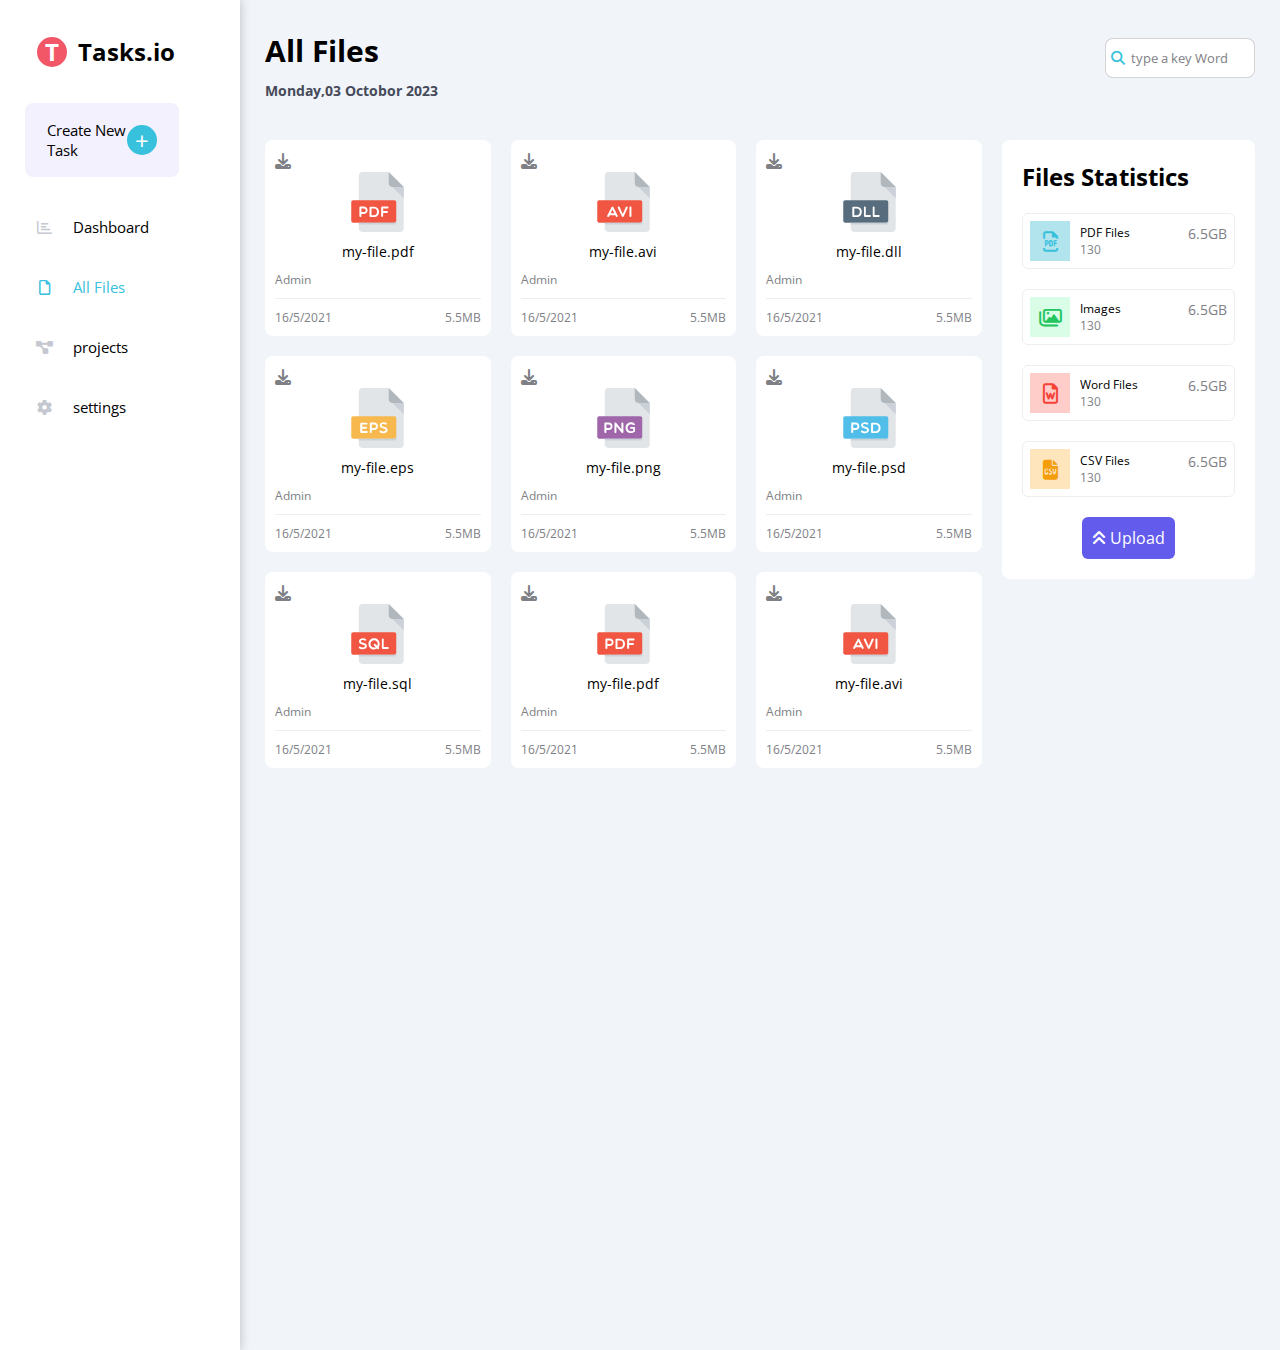
==== files.html @ 017a576c "uploading folders" ====
<!DOCTYPE html>
<html lang="en">
<head>
    <meta charset="UTF-8">
    <meta http-equiv="X-UA-Compatible" content="IE=edge">
    <meta name="viewport" content="width=device-width, initial-scale=1.0">
    <link rel="stylesheet" href="css/all.min.css">
    <link rel="stylesheet" href="css/framework.css">
    <link rel="stylesheet" href="css/main.css">

    
    <link rel="preconnect" href="https://fonts.googleapis.com" />
    <link rel="preconnect" href="https://fonts.gstatic.com" crossorigin />
    <link href="https://fonts.googleapis.com/css2?family=Open+Sans:wght@300;500&display=swap" rel="stylesheet" />
    <title>Tasks.io| your hub</title>
</head>

<body>
    
    
    <div class="page d-flex">
        <aside class=" bg-w " style="width: 240px;">
            <h3 class="logo  ">
             <span class="bg-red s-30 c-w d-block r-50">T</span>
             <span class="name hide-mobile"><a href="index.html"> Tasks.io</a></span>
                </h3>
                <div class="box d-flex bg-b r-8 ">
                 <p class="hide-mobile ">Create New Task</p>
                 <span class=" d-block circle c-w bg-lb  ">+</span>
                </div>
            <ul class="ul mt-20 f-14">
                <li class=" "><a class=""
                    href="index.html">
                    <i class="fa-regular fa-chart-bar fa-fw "></i> 
                    <span class="hide-mobile"> Dashboard</span>
                   </a>
                   </li>
                   <li class="">
                    <a href="files.html" class="active">
                        <i class="fa-regular fa-file fa-fw active"></i>
                        <span class="hide-mobile"> All Files</span>
                       </a>
                    </li>
                <li class="">
                    <a href="projects.html">
                        <i class="fa-solid fa-diagram-project fa-fw"></i>
                        <span class="hide-mobile"> projects</span>
                        </a>
                </li>
             
                <li class="">
                    <a href="settings.html" class="">
                        <i class="fa-solid fa-gear fa-fw "></i>
                        <span class="hide-mobile">  settings</span>
                      </a>
                </li>
            </ul>
        </aside>
        
        <div class="main-container  flex-g-1">
            <div class="head-area d-flex flex-sb flex-ali ">
                <div class="heading mt-15">
                 <h1 class=" f-30">All Files</13>
                 <p class="date t-g f-14 mt-10 t-vg">Monday,03 Octobor 2023</p>
                </div>
                <div class="search p-relative">
                <input type="text" placeholder="type a key Word">

                </div>
             </div>

              <div class="files-container d-flex gap-2 mt-40">
              <div class="files">
                <div class="box p-10 bg-w r-8">
                    <i class="fa-solid fa-download t-gray"></i>
                    <div class="image">
                        <img src="imgs/pdf.svg" class="w-full"alt="">
                    <span class="f-14 d-block mt-10">my-file.pdf</span>
                        
                    </div>
                    <p class="t-gray  f-12 mt-10">Admin</p>
                    <div class="text d-flex flex-sb pt-10 flex-ali mt-10">
                     <span class="t-gray f-12 ">16/5/2021</span>
                     <span class="t-gray f-12 ">5.5MB</span>
                    </div>
                </div>

                <div class="box p-10 bg-w r-8">
                    <i class="fa-solid fa-download t-gray"></i>
                    <div class="image">
                        <img src="imgs/avi.svg" class="w-full"alt="">
                    <span class="f-14 d-block mt-10">my-file.avi</span>
                        
                    </div>
                    <p class="t-gray  f-12 mt-10">Admin</p>
                    <div class="text d-flex flex-sb pt-10 flex-ali mt-10">
                     <span class="t-gray f-12 ">16/5/2021</span>
                     <span class="t-gray f-12 ">5.5MB</span>
                    </div>
                </div>

                <div class="box p-10 bg-w r-8">
                    <i class="fa-solid fa-download t-gray"></i>
                    <div class="image">
                        <img src="imgs/dll.svg" class="w-full"alt="">
                    <span class="f-14 d-block mt-10">my-file.dll</span>
                        
                    </div>
                    <p class="t-gray  f-12 mt-10">Admin</p>
                    <div class="text d-flex flex-sb pt-10 flex-ali mt-10">
                     <span class="t-gray f-12 ">16/5/2021</span>
                     <span class="t-gray f-12 ">5.5MB</span>
                    </div>
                </div>
                <div class="box p-10 bg-w r-8">
                    <i class="fa-solid fa-download t-gray"></i>
                    <div class="image">
                        <img src="imgs/eps.svg" class="w-full"alt="">
                    <span class="f-14 d-block mt-10">my-file.eps</span>
                        
                    </div>
                    <p class="t-gray  f-12 mt-10">Admin</p>
                    <div class="text d-flex flex-sb pt-10 flex-ali mt-10">
                     <span class="t-gray f-12 ">16/5/2021</span>
                     <span class="t-gray f-12 ">5.5MB</span>
                    </div>
                </div>
                <div class="box p-10 bg-w r-8">
                    <i class="fa-solid fa-download t-gray"></i>
                    <div class="image">
                        <img src="imgs/png.svg" class="w-full"alt="">
                    <span class="f-14 d-block mt-10">my-file.png</span>
                        
                    </div>
                    <p class="t-gray  f-12 mt-10">Admin</p>
                    <div class="text d-flex flex-sb pt-10 flex-ali mt-10">
                     <span class="t-gray f-12 ">16/5/2021</span>
                     <span class="t-gray f-12 ">5.5MB</span>
                    </div>
                </div>

                <div class="box p-10 bg-w r-8">
                    <i class="fa-solid fa-download t-gray"></i>
                    <div class="image">
                        <img src="imgs/psd.svg" class="w-full"alt="">
                    <span class="f-14 d-block mt-10">my-file.psd</span>
                        
                    </div>
                    <p class="t-gray  f-12 mt-10">Admin</p>
                    <div class="text d-flex flex-sb pt-10 flex-ali mt-10">
                     <span class="t-gray f-12 ">16/5/2021</span>
                     <span class="t-gray f-12 ">5.5MB</span>
                    </div>
                </div>
                <div class="box p-10 bg-w r-8">
                    <i class="fa-solid fa-download t-gray"></i>
                    <div class="image">
                        <img src="imgs/sql.svg" class="w-full"alt="">
                    <span class="f-14 d-block mt-10">my-file.sql</span>
                        
                    </div>
                    <p class="t-gray  f-12 mt-10">Admin</p>
                    <div class="text d-flex flex-sb pt-10 flex-ali mt-10">
                     <span class="t-gray f-12 ">16/5/2021</span>
                     <span class="t-gray f-12 ">5.5MB</span>
                    </div>
                </div>
                <div class="box p-10 bg-w r-8">
                    <i class="fa-solid fa-download t-gray"></i>
                    <div class="image">
                        <img src="imgs/pdf.svg" class="w-full"alt="">
                    <span class="f-14 d-block mt-10">my-file.pdf</span>
                        
                    </div>
                    <p class="t-gray  f-12 mt-10">Admin</p>
                    <div class="text d-flex flex-sb pt-10 flex-ali mt-10">
                     <span class="t-gray f-12 ">16/5/2021</span>
                     <span class="t-gray f-12 ">5.5MB</span>
                    </div>
                </div>
                <div class="box p-10 bg-w r-8">
                    <i class="fa-solid fa-download t-gray"></i>
                    <div class="image">
                        <img src="imgs/avi.svg" class="w-full"alt="">
                    <span class="f-14 d-block mt-10">my-file.avi</span>
                        
                    </div>
                    <p class="t-gray  f-12 mt-10">Admin</p>
                    <div class="text d-flex flex-sb pt-10 flex-ali mt-10">
                     <span class="t-gray f-12 ">16/5/2021</span>
                     <span class="t-gray f-12 ">5.5MB</span>
                    </div>
                </div>
            </div>

              <div class="f-statis bg-w p-20 r-8">
               <h2>Files Statistics</h2>

               <div class="box p-7 mt-20 r-6 d-flex g-20 flex-ali">
                <i class="fa-regular fa-file-pdf fa-lg bg-blue center-flex c-lb icon"></i>
                  <div class="text d-flex">
                    <div>
                        <p class=" f-12">PDF Files</p>
                        <p class="t-gray f-12 mt-13">130</p>
                    </div>

                    <span class="t-gray f-14">6.5GB</span>
                  </div>
               </div>

               <div class="box p-7 mt-20 r-6 d-flex g-20 flex-ali">
                <i class="fa-regular fa-images fa-lg c-green bg-green center-flex icon"></i>
                  <div class="text d-flex">
                    <div>
                        <p class=" f-12">Images</p>
                        <p class="t-gray f-12 mt-13">130</p>
                    </div>

                    <span class="t-gray f-14">6.5GB</span>
                  </div>
               </div>


               <div class="box p-7 mt-20 r-6 d-flex g-20 flex-ali">
                <i class="fa-regular fa-file-word fa-lg red center-flex c-vred bg-vred icon"></i>
                  <div class="text d-flex">
                    <div>
                        <p class=" f-12">Word Files</p>
                        <p class="t-gray f-12 mt-13">130</p>
                    </div>

                    <span class="t-gray f-14">6.5GB</span>
                  </div>
               </div>


               <div class="box p-7 mt-20 r-6 d-flex g-20 flex-ali">
                <i class="fa-solid fa-file-csv fa-lg orange center-flex c-orange bg-lo icon"></i>
                  <div class="text d-flex">
                    <div>
                        <p class=" f-12">CSV Files</p>
                        <p class="t-gray f-12 mt-13">130</p>
                    </div>

                    <span class="t-gray f-14">6.5GB</span>
                  </div>
               </div>

            <div class="upload   r-6 mt-20 d-flex">
                <a href="#"  class="  d-block c-w">
                <i class="fa-solid fa-angles-up mr-10"></i>
                    
                    Upload</a>

            </div>


              

         
              </div>
            



             </div>

        </div>
</body>
---- css/framework.css ----
/* color  */
:root{

    --red:#f25767;
    /* button and page bg  */
    --bg-blue:hsl(250, 75%, 97%); 

    --light-blue:#37c1dc;
    --gray:#7e8085;
    --l-grey:#c5c8d0;
    --pink:#ffe7e9;
    --blue-in-cover:#635beb;
    --dark-blue:#332a7c;
    --very-dark-gray:#464a5a;

}
*{
    
    box-sizing: border-box;
}
.bg-e{
    background-color: #eee;
}
.bg-w{
    background-color: white;
}
.bg-p{
    background-color: var(--pink);
}
.bg-db{
    background-color: var(--dark-blue);
}
.bg-lg{
    background-color: var(--l-grey);
}
.bg-gray{
    background-color: var(--gray);
}
.bg-red{
    background-color: var(--red);
}
.bg-lb{
    background-color: var(--light-blue);
}
.bg-b{
    background-color: var(--bg-blue);
}
.t-gray{
    color:var(--gray);
}
.t-lg{
    color: var(--l-grey);

}
.t-vg{
    color: var(--very-dark-gray);
}

.c-w{
    color: white;
}
.c-lb{
    color:var(--light-blue);
}
.c-red{
    color: var(--red);
}
/* margings and paddings and rad*/
.border-none{
    border: none;
}
.w-full{
    width:100%;
}
.r-50{
    border-radius: 50%;
    border: none;
    text-align: center;
}
.r-2{
    border-radius: 2px;
}
.r-6{
    border-radius: 6px;
}
.r-8{
    border-radius: 8px;
}
.p-0{
    padding: 0;
}
.p-5{
    padding: 5px;
}
.p-7{
    padding:7px;
}
.p-10{
    padding: 10px;
}
.p-20{
    padding: 20px;
}
.p-30{
    padding: 30px;
}
.p-40{
    padding: 40px;
}
.pt-0{
    padding-top: 0;
}
.pt-10{
    padding-top: 10;
}
.pt-20{
    padding-top: 0;
}
.mt-7{
    margin-top: 7px;
}
.mt-10{
    margin-top: 10px;
}
.mt-15{
    margin-top: 15px;
}
.mt-20{
    margin-top: 20px;
}
.mt-30{
    margin-top: 30px;
}
.mt-40{
    margin-top: 40px;
}

.ml-10{
    margin-left: 10px;
}
.ml-20{
    margin-left:20px;
}
.mr-5{
    margin-right: 5px;
}
.mb-20{
    margin-bottom: 20px;
}
/* lists */

.ul{
    list-style: none;
    padding: 0;
}

/* displaying */
.p-relative{
    position: relative;

}

.d-flex{
    display: flex;
}
.flex-sb{
    justify-content:space-between;
}
.flex-center{
    justify-content: center;
}
.flex-ali{
    align-items: center;
}
.flex-start{
    align-items: flex-start;
}
.betweeen-flex{
    display: flex;
    justify-content: center;
    align-items: center;
}
.flex-g-1{
    flex-grow: 1;
}
.gap-1{
    gap:10px;
}
.gap-2{
    gap:20px;
}
.gap-3{
    gap:30px;
}
.gap-4{
    gap:40px;
}
.d-grid-3{
    display: grid;
    grid-template-columns:repeat(auto-fill,minmax(200px,1fr));
    gap:30px;
}
.d-grid-2{
    display: grid;
    grid-template-columns:repeat(auto-fill,minmax(300px,1fr));
    gap:30px;
}
.d-block{
    display: block;
}
.d-in{
    display: inline-block;
}
.in-flex{
    display: inline-flex;
}

.p-relative{
    position: relative;
}
/* fonts  */
.f-12{
    font-size: 12px;
}
.f-14{
    font-size: 14px;
}
.f-15{
    font-size:15px;
}

.f-18{
    font-size: 18px;
}
.f-16{
    font-size:16px;
}
.f-17{
    font-size:17px;
}
.f-22{
    font-size: 22px;
}
.f-24{
    font-size: 24px;
}
.f-30{
    font-size: 30px;
}
.fw-b{
    font-weight: bolder;
}
/* line-heights */
.lh-13{
    line-height: 1.3;
}
.lh-17{
    line-height: 1.7;
}

.txt-c{
    text-align: center;
}
@media (max-width:991px) {
    .txt-c-mobile{
        text-align: center;
    }
    .block-mobile{
        display: block;
    }
    .m-quto-mobile{
        margin:auto;
    }
}
/* sizes */
.s-30{
    width: 30px;
    height: 30px;

}

/* circle  */
.circle{
    display: flex;
    justify-content: center;
    align-items: center;
    border-radius: 50%;
    border: none;
    text-align: center;
}
/* links */
a{
    text-decoration: none;
    color:var(--text-dark-grey) ;
}

.active{
    color: var(--light-blue);
}

input:focus{
    outline: none;
}
---- css/main.css ----
:root{
    --font-family:sans-serif;
    --red:#f25767;
    /* button and page bg  */
    --bg-blue:#f3f1fd; 

 
    --light-blue-active:#37c1dc;
    --gray:#7e8085;
    --l-grey:#c5c8d0;
    --pink:#ffe7e9;
    --blue-in-cover:#635beb;
    --dark-blue:#332a7c;
    --very-dark-gray:#464a5a;

    --orange-color: #f59e0b;
    --bg-orange-color: #ffe5bc;
    --green-color: #22c55e;
    --bg-green-color: #d9fde6;
    --red-color: #f44336;
    --bg-red-color: #ffcdc9;

}

.c-orange{
    color: var(--orange-color);
}
.bg-lo{
    background-color:var(--bg-orange-color) ;
}
.c-vred{
    color: var(--red-color);
}
.bg-vred{
    background-color: var(--bg-red-color);
}
.c-green{
    color: var(--green-color);
}

.bg-green{
    background-color: var(--bg-green-color);
}
.bg-dgreen{
    background-color: var(--green-color);
}
.bg-blue{
    background-color: #b2e4ee;
}

*{
    box-sizing: border-box;
    margin: 0;
    padding: 0;
    font-family: "Open Sans", sans-serif;
}
ul{
    list-style: none;
}

/* components  */
.dots{
    width:7px;
    height: 7px;

    border-radius: 50%;
}

.toggle-check{
    -webkit-appearance: none;
    appearance: none;
}

.toggle{
    background-color: var(--l-grey);
    width: 74px;
    height: 31px;
 position: relative;
    border-top-left-radius: 20px;
    border-top-right-radius: 20px;
    border-bottom-left-radius: 20px;
    border-bottom-right-radius: 20px;
    transition: 0.3s;
}
.toggle::before{
     position: absolute;
font-family: "Font Awesome 6 free";
  content: "\f00d";
   display: flex;
justify-content: center;
align-items: center;
    color: var(--gray);
    font-weight: bold;
   width: 24px;
   height: 24px;
   background-color: white;
   position: absolute;
   top: 4px;
left:4px;
   border-radius: 50%;
   transition: 0.3s;
}
.toggle-check:checked +.toggle{
    background: var(--light-blue-active);
}
.toggle-check:checked +.toggle::before{
    content: "\f00c";
    left: 46px;
    color: var(--light-blue-active);
}



/* styling scroll bar  */
::-webkit-scrollbar{
    width:13px;
}
::-webkit-scrollbar-track{
    background-color: white; 
}
::-webkit-scrollbar-thumb{
 background-color: var(--light-blue-active);   
     
    border-radius: 10px; 
   }
  
.page{
    background-color:#f1f5f9;;
   font-family: var(--font-family,sans-serif);
min-height: 150vh;
}
.logo{
    display: flex;
    align-items: center;
    gap: 11px;
    margin-top: 20px;
    margin-left: 22px;
    font-size: 24px;
}
.logo span{
    display: flex;
    justify-content: center;
    align-items: center;
}
aside{
    width:270px;
    box-shadow: 0 0 10px rgb(30 28 28 / 26%);

}
aside .box{
    

    margin-top: 35px;

    justify-content: center;
    padding: 17px 5px;
    align-items: center;
    width: fit-content;
    margin-left: 10px;

}
aside .box p{
    color: black;
    width: 55%;
    font-size: 15px;


}
aside .box span{
    
    padding: 0px;
    width: 30px;
    height: 30px;
    font-size: x-large;
}
aside ul li{
    padding: 20px;
   }
aside ul li a{
    /* color: var(--gray); */
    font-size: 15px;
}
aside ul li i{
    margin-right: 15px;
    color: var(--l-grey)
}
@media (min-width:991px){
    aside{
        padding: 20px;}
}
@media (min-width:786px){
    aside{
        padding: 15px;}
}
@media (max-width:787px){
    aside{
        padding: 20px 0px 0px 0px;
    }
}
@media (max-width:991px) {
    .hide-mobile{
        display: none;
    }
   aside{

   max-width: fit-content;
   }
   aside ul li{
    padding: 20px 10px;
    margin-left: 5px;
   }
   
    .logo{
        margin-left: 10px;
    }
    .logo .name{
        display: none;
    }
   aside .box{
    margin-left: 5px;
    padding: 10px 5px;
   }
}

/* styling the main content of dash board */
@media (max-width:1200px) {
    .content{
        flex-direction: column;
    }
    .content .side-content{
        border-radius: 8px;
        width: 85%;
     
        margin: 40px;
  
        /* padding: 20px; */
    }
}
@media (min-width:768px) {
    .main-container{
        padding: 15px;
    }
    .main-content .welcome .text{
       width:60%;
     }
}
@media (max-width:767px) {
    .main-content .welcome .image{
       display: none;
    }
    .main-content .welcome .text{
       margin: auto;
        padding: 0 20px 20px 20px;
    }
    .main-content .welcome {
        padding: 25px;
        text-align: center;
    }
}

.main-content,.content, img{
    width: 100%;
}
.main-container{
    padding: 15px 25px;
}
.main-container .search::before{
    font-family: "Font Awesome 6 free";
    content: "\f002";
    font-weight: 900;
    position: absolute;
    left: 6px;
    top: 50%;
    transform: translateY(-50%);
    font-size: 14px;
    color: var(--light-blue-active);
    z-index: 3;
    transform: translateY(-50%);
}

.side-content{


    width:35%;
    min-height: 100vh;
}


.main-container .head-area input{
    padding: 10px;
    padding-left: 25px;

    width:150px;
    border: 1px solid #80808057;
    border-radius: 8px;
    position: relative;
    transition: 0.3s;
        
}

.main-container .head-area input:focus{
    outline: none;
    width: 170px;
   
}
.main-container .head-area input::placeholder{
    color: var(--gray);
}
.main-container .head-area input:focus::placeholder{
  opacity: 0;
  outline: #333;
  
}
.main-content .welcome{
    gap:30px;
    z-index: 20;
    overflow: hidden;
    padding:20px;
}
.main-content .welcome .image{
    bottom:-9px;
}
.main-content .welcome .text{
    padding: 0 20px 20px 20px;
}
.main-content .welcome p{
line-height: 1.8;
}

.main-content .main-container .welcome::after{
    position: absolute;
    content: "";
    width: 95px;
    height: 80px;
    transform: rotate(296deg);
    border-radius: 50%;
    background-color: var(--red);
    z-index: -22;
    top: -11px;
    left: -51px;
}
.main-content .main-container .welcome::before{
    position: absolute;
    content: "";
    width: 95px;
    height: 80px;
    transform: rotate(296deg);
    border-radius: 50%;
    background-color: var(--red);
    z-index: -22;
    top: 81px;
    right: -53px;
}

.main-container .icon{
    text-align: center;
    display: flex;
    justify-content: center;
    align-items: center;
}
.main-container .box-container .box{
    padding: 15px 20px;
}


.box-container-act {
   display: grid;
   grid-template-columns: 1.1fr 1fr;
 
   gap:20px;
}
.box-container-act .analysis{
    display: flex;
    flex-wrap: wrap;
    gap: 20px;
    justify-content: space-evenly;
 
}


@media (max-width:767px) {
    .box-container-act {
      
        grid-template-columns: minmax(200px,1fr);
      
        gap:30px;
     }  
     
}


.box-container-act .analysis .day .prog{
    min-width: 17px;
    max-width: 20px;
    height: 55px;
    position: relative;
}


.box-container-act .analysis .day .prog span{
 
    /* height: 40%; */
    margin-top: 0;
    position: absolute;
    bottom: 0;
    display: block;
   
    width: 100%;
    background-color: var(--red);
    transition: 1s;
}
/* style progress box  */
.box-container-act .progress .part-one{
    padding: 15px 30px;
    text-align: center;
    border-right: 1px solid var(--l-grey);
    
}
.box-container-act .progress .part-one,
.box-container-act .progress .part-two{
    flex-grow: 1;
}
.box-container-act .progress .part-one .circle{
    margin: auto;
margin-top: 10px;
    width: 67px;
    height: 67px;
    border: 2px solid var(--l-grey);
    border-right-color: #50d5a4;
    border-top-color: #50d5a4;

}
.box-container-act .progress .part-two .upper,
.box-container-act .progress .part-two .bottom
{
    gap: 20px;
    align-items: center;
    border-bottom: 1px solid #eee;
 
}
.box-container-act .progress .part-two .bottom{
    border-bottom: none;
}
.box-container-act .progress .part-two .status .col{
    width: 2px;
    margin-left: 5px;
    height: 30px;
   background-color: var(--red);
}
/* stylinh side content  */
.side-content .tasks  li{
    /* width:200px; */
margin-top: 30px;
font-size: 15px;
color: var(--very-dark-gray);
}
.side-content .tasks .sq{
    width: 15px;
    height: 15px;
    border: 2px solid var(--gray);
    border-radius: 4px;
    transition: 0.3s;
    position: relative;

}

.side-content .tasks .sq::before{
    /* display: block; */
    font-family: "Font Awesome 6 free";
    content: "\f00c";
    font-weight: 900;
    position: absolute;
    font-size: 11px;
    display: flex;
    justify-content: center;
    align-items: center;
    width: 100%;
    height: 100%;
    background-color: var(--light-blue-active);
    top:0;
    left: 0;
    color: white;
    transition: 0.3s;
  transform: scale(0);
}
/* //checked  */
.side-content .tasks .sq:hover::before{
    transform: scale(1) rotate(360deg);
}
.side-content .tasks .sq:hover{
    border: 2px solid var(--light-blue-active);
    
    cursor: pointer;
}

/* draft */
textarea{
    resize: none;
    
}
 textarea:focus{
    outline: none;
 }
 .draft-box .save{
    display: block;
  margin-left: auto;
    border-radius: 4px;
 
 }
/* end draft  */

/* start latest project */
.latest-pro .rocket{
    
    opacity: 0.3;
    width: 135px;
    height: 135px;
    position: absolute;
    bottom: 23px;
    right: -9px;
}
.latest-pro ul li{
    display: flex;
    position: relative;
    gap: 10px;
    z-index: 4;
}
.latest-pro ul li span{
    
    width: 20px;
    height: 20px;
    display: block;
    border-radius: 50%;
    border: 1px solid var(--light-blue-active);
    padding: 0px;
position: relative;
/* z-index:; */
}
.latest-pro ul li span::before{
    position: absolute;
    content: "";
    width: 20px;
    height: 20px;
    display: block;
    border-radius: 50%;
    background-color: white;
    border: 1px solid var(--light-blue-active);
    padding: 3px;
    z-index: -1;
    top: -5px;
    left: -5px;


}
.latest-pro ul li:last-child span{
    background-color: white;

} 
.latest-pro ul li span::after {
    display: block;
    content: "";
    position: absolute;
    bottom: 0;
    left:50%;
    transform: translateY(-50%);
    width:2px;
    height: 160%;
    background-color: var(--light-blue-active);
    z-index: -2;

}

.latest-pro ul li:first-child span::after{
  display: none;
}

.latest-pro ul li:nth-child(4) span{
    animation: change-color;
    animation-duration: 2s;
    animation-iteration-count: infinite;
}

@keyframes change-color {
    0%{
background-color: var(--light-blue-active);
    }
    50%{
        background-color: white;
    }
    100%{
        background-color: var(--light-blue-active);
    }
}
/* end latest project */

/* start reminder */
.reminders ul li{
    border-left: 2px solid var(--light-blue-active);
    padding-left: 13px;
    position: relative;
    margin-left: 20px;
    margin-top: 20px;
}
.reminders ul li::before{
    display: block;
    content: "";
    position: absolute;
    width: 15px;
    height: 15px;
    background-color: var(--light-blue-active);
    border-radius: 50%;
    top: 28%;
    /* transform: translateY(-47%); */
    left: -30px;

}
.reminders ul li:nth-child(2){
    border-left-color: rgb(21, 238, 173);
}
.reminders ul li:nth-child(2):before{
    background-color: rgb(21, 238, 173);
}
.reminders ul li:nth-child(3){
    border-left-color:  rgb(239, 218, 97);
}
.reminders ul li:nth-child(3):before{
    background-color: rgb(239, 218, 97);
}
.reminders ul li:nth-child(4){
    border-left-color:var(--red);
}
.reminders ul li:nth-child(4):before{
    background-color:var(--red);
}


/* end reminder */


/* start settings */


.settings-container {
    display: grid;
    grid-template-columns: repeat(auto-fill,minmax(400px,1fr));
    gap:30px;
}
.settings-container textarea{
    width: 100%;
   border-color: #ccc;
}
.settings-container input{
    border: 1px solid #ccc;
   
}
 


.settings-container .email{
display: inline-flex;
   
}

.security .box{
    padding: 0px 0px 20px 0px;
    border-bottom: 1px solid #ccc;
}
.security .box:last-child{
    border-bottom: none;
}
/* socials */

.settings-container .social i{
width: 40px;
height: 40px;
background-color: #eee;
display: flex;
justify-content: center;
align-items: center;
border:1px solid #ccc;
border-right: none;
border-top-left-radius: 6px;
border-bottom-left-radius: 6px;
}
.settings-container .social input{
    border-top-right-radius: 6px;
border-bottom-right-radius: 6px;
    height: 40px;
    background-color: #eee;
}

.settings-container .social > div:focus-within i{
    color:black;
 
}

/* widget */
 .settings-container .widgets-control label{
    position: relative;
    margin-left: 30px;

    display: block;
}
.settings-container .widgets-control  label::before{
    display: block;
    position: absolute;
    content: "";
    width: 13px;
    height: 13px;
    top: 1px;
    left: -29px;
 
    border: 2px solid var(--gray);
    border-radius: 4px;
    transition: 0.3s;}
.settings-container .widgets-control  label:hover::before{
    border: 2px solid var(--light-blue-active);
    
    cursor: pointer;
}
.settings-container .widgets-control  label::after{
    font-family: "Font Awesome 6 free";
    content: "\f00c";
    font-weight: 900;
    position: absolute;
    font-size: 9px;
    display: flex;
    justify-content: center;
    align-items: center;
    background-color: var(--light-blue-active);
    width: 13px;
    height: 13px;
    top: 1px;
    left: -29px;
 
    color: white;
    transition: 0.3s;
    transform: scale(0);
}
.settings-container .widgets-control input{
appearance: none;
}

.settings-container .widgets-control input[type="checkbox"]:checked+label::after {
    transform: scale(1) rotate(360deg);
    border: 2px solid var(--light-blue-active);
}

/* backupss */
.settings-container .backup .box label{
    position: relative;
    margin-left: 40px;
}
.settings-container .backup .box  label::before{
    display: block;
    position: absolute;
    content: "";
    width: 18px;
    height: 18px;
    top: 1px;
    left: -29px;
    border: 2px solid var(--gray);
    border-radius: 50%;
    transition: 0.3s;

    
}
.settings-container .backup .box  label:hover::before{
    border: 2px solid var(--light-blue-active);
    
    cursor: pointer;
}
.settings-container .backup .box  label::after{
 
    content: "";
  
    position: absolute;
    font-size: 9px;
    display: flex;
    justify-content: center;
    align-items: center;
    background-color: var(--light-blue-active);
    width: 7px;
    height: 7px;
    top: 8px;
    left: -24px;
 border-radius: 50%;
    color: white;
    transition: 0.3s;
    transform: scale(0);
}
.settings-container .backup   input{
appearance: none;
display: none;
}

.settings-container .backup .box  input[type="radio"]:checked+label::after {
    transform: scale(1) ;
    border: 2px solid var(--light-blue-active);
}

.settings-container .backup .box input[type="radio"]:checked+label::before{
    border: 2px solid var(--light-blue-active);
}

/* server */
.settings-container .backup .server {
    border-top: 1px solid #ccc;
    flex-wrap: wrap;
}
.settings-container .backup .server label{
    position: relative;
    margin-left: 10px;
    border: 2px solid #ccc;
    width: 135px;
    height: 76px;
    display: flex;
    justify-content: center;
    align-items: end;
  

}
.settings-container .backup .server label::before{
    font-family: "Font Awesome 6 free";
   display: block;
    position: absolute;
    content: "\f233";
    font-weight: 900;
    top: 13px;
    left: 42%;
    
  
}
.settings-container .backup .server label:hover{
    cursor: pointer;

}
.settings-container .backup .server input[type="radio"]:checked+label{
    border: 2px solid var(--light-blue-active);
    color:var(--light-blue-active) ;
}
.settings-container .backup .server input[type="radio"]:checked+label::before{
    color: var(--light-blue-active);
}
/* end-settings */

/* strar files  */

.files{
    display: grid;
    grid-template-columns: repeat(auto-fill,minmax(200px,1fr));
    gap: 20px;
    flex-grow: 1;
}
@media (max-width:767px) {
    .files-container{
flex-direction: column-reverse;
    }
}
@media (min-width:768px){
    .files-container .f-statis{
        align-self: baseline;
    }
}

.files .image {
    display: flex;
justify-content: center;
flex-direction: column;
align-items: center;

}
.files .image:hover img{
    transform: rotate(15deg);
  
}
.files .image img{
    width: 65px;
height: 60px;
transition: 0.3s;
}
.files .text{
    border-top: 1px solid #eee;
    padding-top: 10px;
    
}

.f-statis .box{
    border: 1px solid #eee;
}
.f-statis .box .text{
    justify-content: space-between;
    margin-left: 10px;
    flex-grow: 1;

}
.f-statis .box span{
    display: block;
    margin-left: 50px;
}

.f-statis .box i{
    width: 40px;
    height: 40px;
    padding: 20px 15px;


}
.f-statis .upload{
    width: fit-content ;
    padding: 10px;
    background-color: var(--blue-in-cover);
    color: white;
    position: relative;
}

.f-statis .upload{
    margin: auto;
    margin-top: 20px;
}
.f-statis .upload a i{
position: relative;
}
.f-statis .upload:hover i{
 animation: bouncing;

 animation-duration: 0.5s;
 animation-iteration-count: infinite;
}

@keyframes bouncing {
0%{
   bottom: 0px;
}
50%{
bottom: 5px;
    

}
100%{
    bottom:0;
}
    
}
/* end files  */


/* start projects */
.projects-container{
    display: grid;
    grid-template-columns: repeat(auto-fill,minmax(400px,1fr));
    gap:20px;
}
.projects-container .box .date{
    justify-content: flex-end;
}
.projects-container .box .images-box{
    position: relative;
    min-height: 50px;
    
}
.projects-container .box .images-box img{
    width: 40px;
    height: 40px;
    border-radius: 50%;
    border: 2px solid white;
   
 
}
.projects-container .box .images-box .image{
    position: relative;
    z-index: 2;
    cursor: pointer;

}
.projects-container .box .images-box .image:hover{
    z-index: 99;
}
.projects-container .box .images-box .image:nth-of-type(2){
  right: 10px;
}
.projects-container .box .images-box .image:nth-of-type(3){
    right: 20px;
  }
  .projects-container .box .images-box .image:nth-of-type(4){
    right: 30px;
  }
  .projects-container .box .images-box .image:nth-of-type(5){
    right: 40px;
  }

  .projects-container .box .tags{
    display: flex;
    justify-content: flex-end;
    padding: 15px 0px;
    border-top:1px solid #eee;
    border-bottom:1px solid #eee;
  }
  .projects-container .box .tags span{
    width: fit-content;
  }
  .projects-container .box .prog{
    width: 100%;
    height: 7px;
    border-radius: 15px;
    background-color: #ccc;
  }
  .projects-container .box .prog span{
    display: block;
    width: 50%;
    height: 100%;
    border-radius: 15px;

  }

  @media (max-width:767px) {
    .projects-container .box :last-child{
        flex-direction: column;
    }
    .projects-container .box .tags{
        flex-direction: column;
    }
    .projects-container .box .tags span{
        margin-top: 5px;
    }
  }

/* end projects */
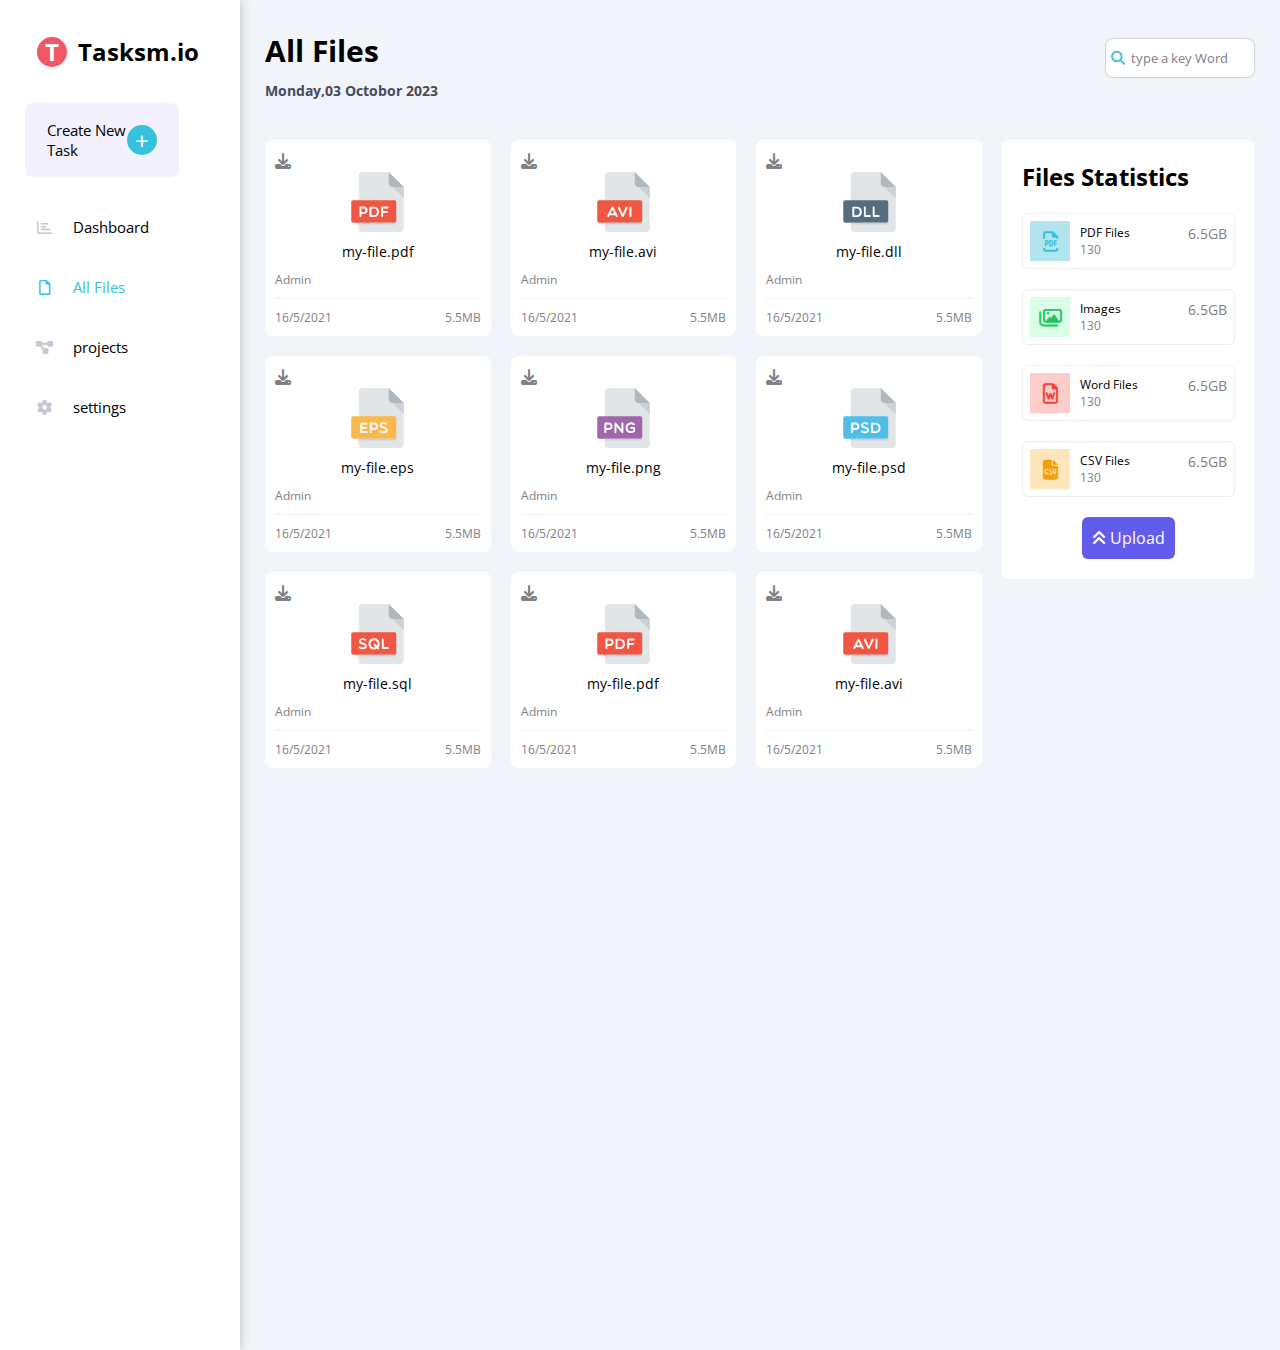
==== commit 57304358: "Update files.html" ====
--- a/files.html
+++ b/files.html
@@ -12,7 +12,7 @@
     <link rel="preconnect" href="https://fonts.googleapis.com" />
     <link rel="preconnect" href="https://fonts.gstatic.com" crossorigin />
     <link href="https://fonts.googleapis.com/css2?family=Open+Sans:wght@300;500&display=swap" rel="stylesheet" />
-    <title>Tasks.io| your hub</title>
+    <title>Tasksm.io| your hub</title>
 </head>
 
 <body>
@@ -22,7 +22,7 @@
         <aside class=" bg-w " style="width: 240px;">
             <h3 class="logo  ">
              <span class="bg-red s-30 c-w d-block r-50">T</span>
-             <span class="name hide-mobile"><a href="index.html"> Tasks.io</a></span>
+             <span class="name hide-mobile"><a href="index.html"> Tasksm.io</a></span>
                 </h3>
                 <div class="box d-flex bg-b r-8 ">
                  <p class="hide-mobile ">Create New Task</p>
@@ -266,4 +266,4 @@
              </div>
 
         </div>
-</body>+</body>
--- a/css/main.css
+++ b/css/main.css
@@ -297,6 +297,11 @@
     transition: 0.3s;
         
 }
+@media (max-width:670px) {
+    .main-container .head-area input{
+        width:90px;
+    }
+}
 
 .main-container .head-area input:focus{
     outline: none;
@@ -644,6 +649,11 @@
     display: grid;
     grid-template-columns: repeat(auto-fill,minmax(400px,1fr));
     gap:30px;
+}
+@media (max-width:670px) {
+    .settings-container{
+        grid-template-columns: repeat(auto-fill,minmax(250px,1fr));
+    } 
 }
 .settings-container textarea{
     width: 100%;
@@ -856,6 +866,9 @@
     .files-container{
 flex-direction: column-reverse;
     }
+    .files{
+        margin-top: 20px;
+    }
 }
 @media (min-width:768px){
     .files-container .f-statis{
@@ -950,6 +963,11 @@
     display: grid;
     grid-template-columns: repeat(auto-fill,minmax(400px,1fr));
     gap:20px;
+}
+@media (max-width:670px) {
+    .projects-container{
+        grid-template-columns: repeat(auto-fill,minmax(250px,1fr));
+    } 
 }
 .projects-container .box .date{
     justify-content: flex-end;
